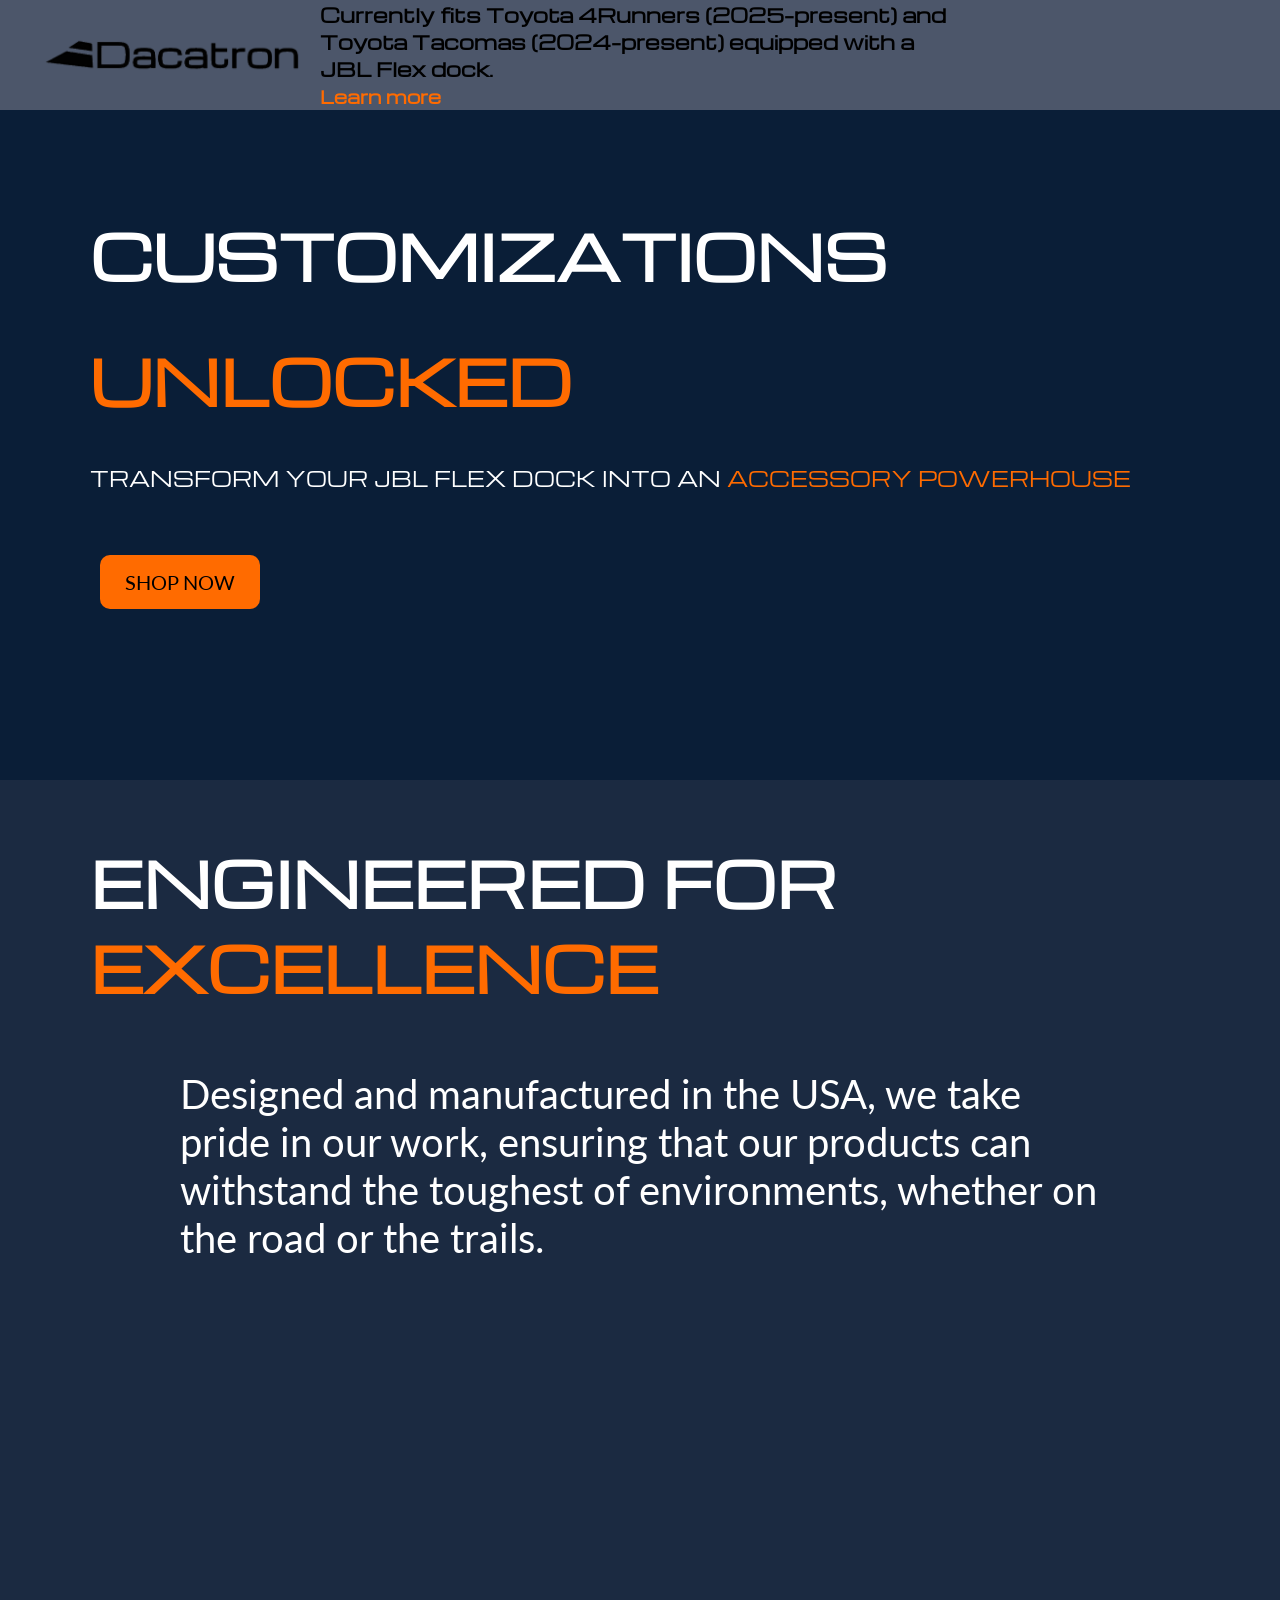
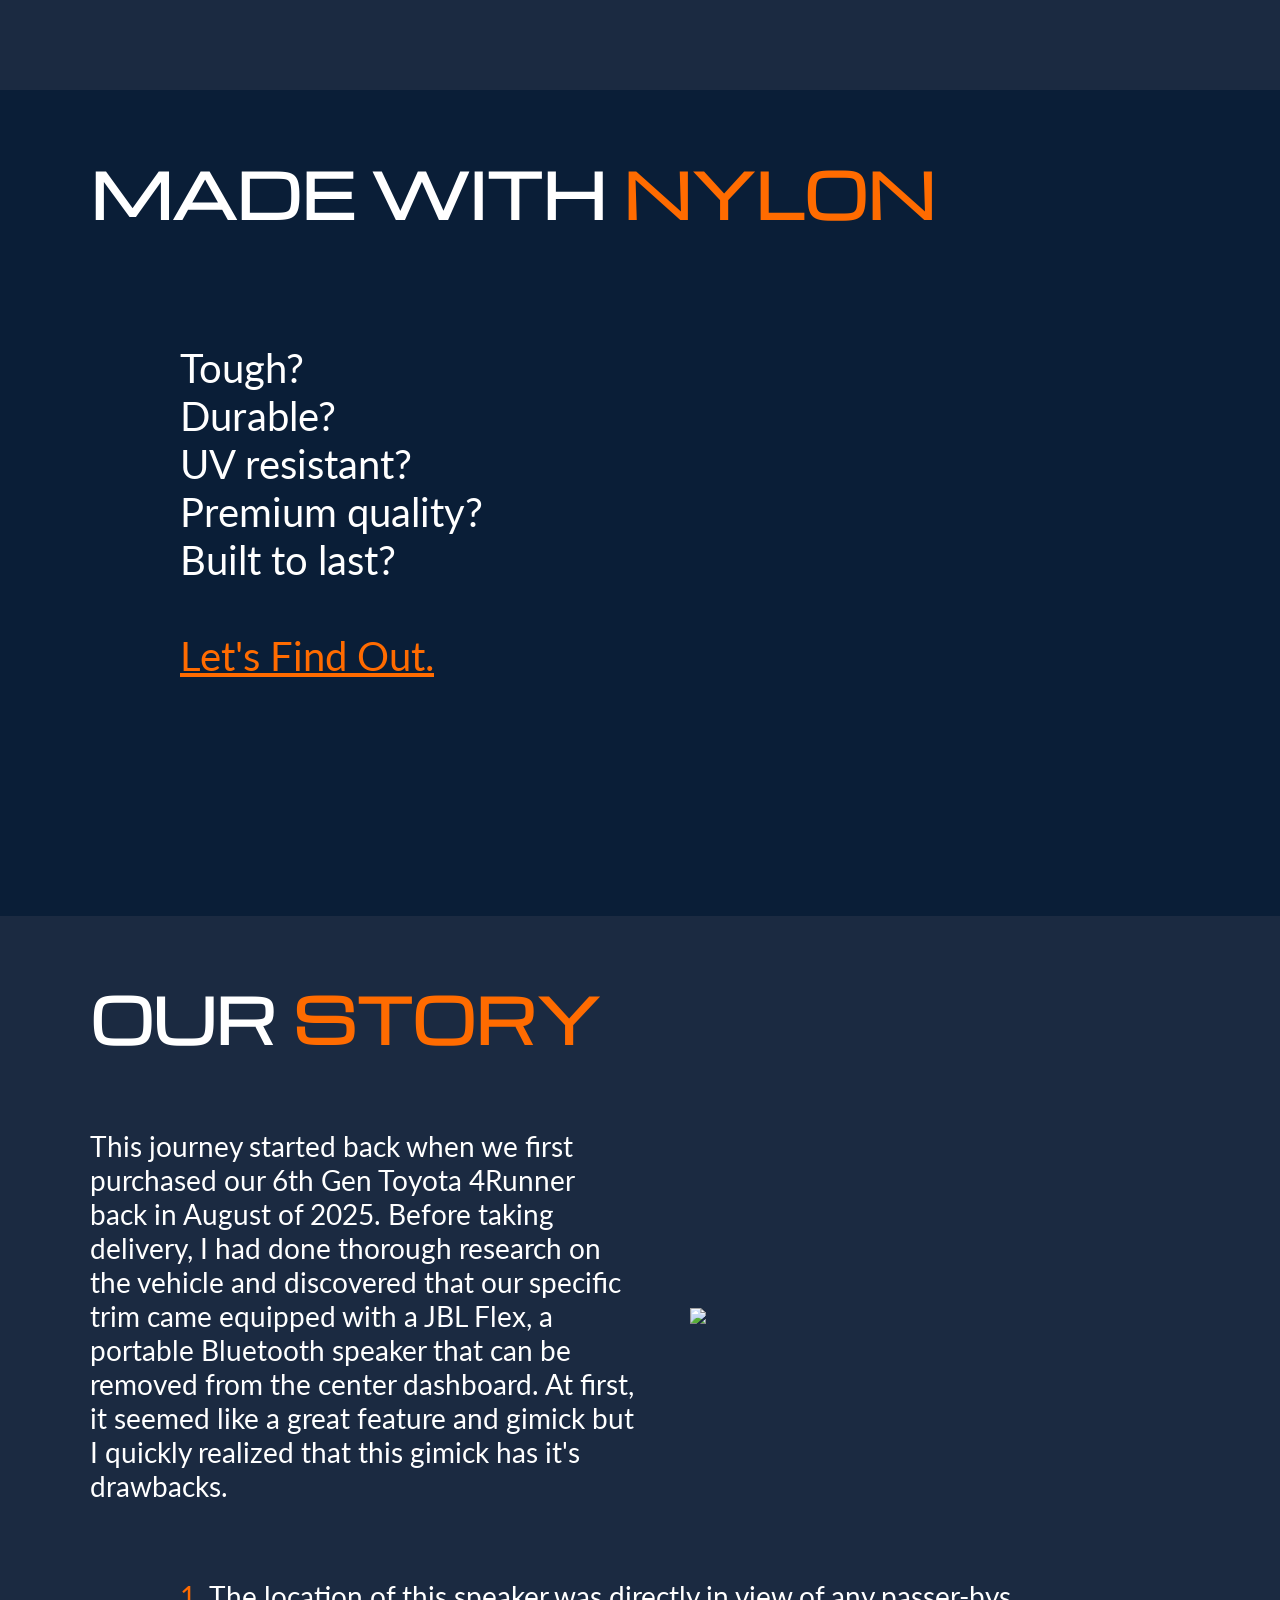
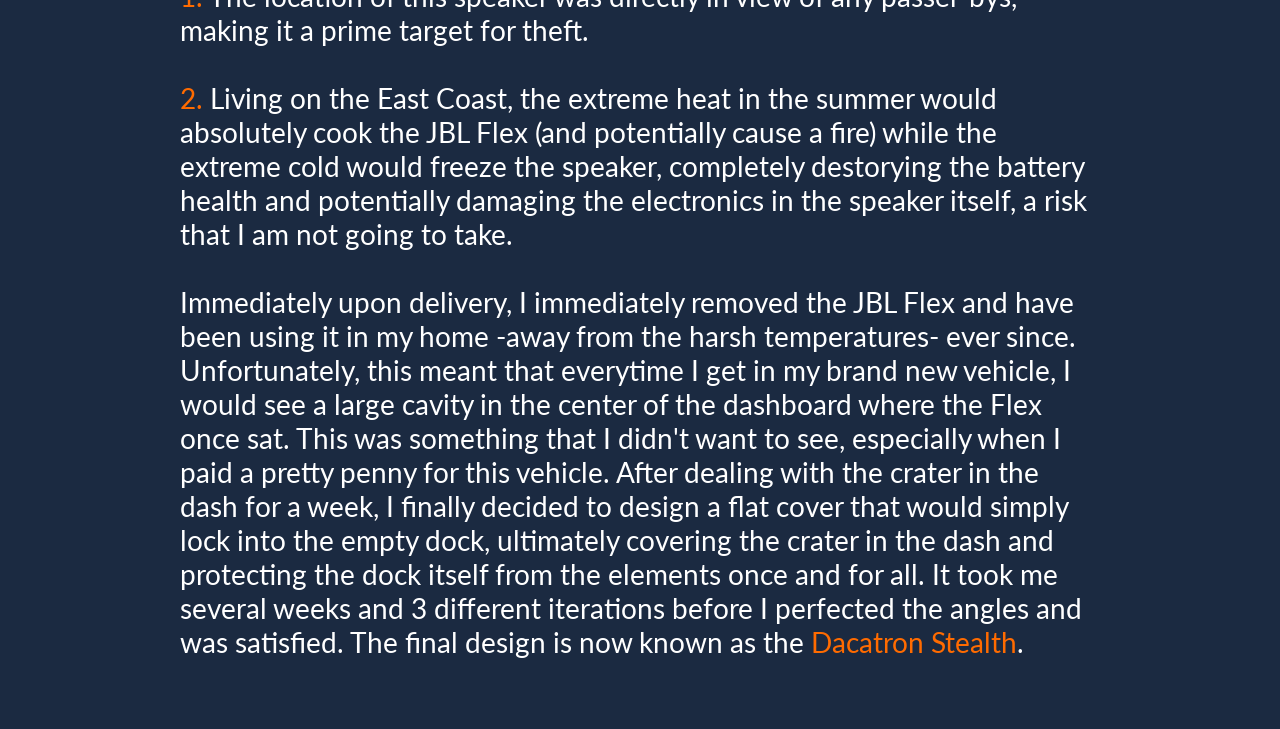
==== index.html @ e0c2eee0 "Update index.html" ====
<!DOCTYPE html>
<html>

<head>
<meta charset="UTF-8">
<meta name="viewport" content="width=device-width, initial-scale=1.0">
<title>Dacatron - Accessory Powerhouse for Your Vehicle</title>
<link rel="stylesheet" href="styles.css">

<link rel="preconnect" href="https://fonts.googleapis.com">
<link rel="preconnect" href="https://fonts.gstatic.com" crossorigin>
<link href="https://fonts.googleapis.com/css2?family=Inter:ital,opsz,wght@0,14..32,100..900;1,14..32,100..900&family=Lato:ital,wght@0,100;0,300;0,400;0,700;0,900;1,100;1,300;1,400;1,700;1,900&display=swap" rel="stylesheet">
<link rel="icon" type="image/x-icon" href="favicon.png">
<link rel="preconnect" href="https://fonts.googleapis.com">
<link rel="preconnect" href="https://fonts.gstatic.com" crossorigin>
<link href="https://fonts.googleapis.com/css2?family=Archivo+Black&family=Inter:ital,opsz,wght@0,14..32,100..900;1,14..32,100..900&family=Lato:ital,wght@0,100;0,300;0,400;0,700;0,900;1,100;1,300;1,400;1,700;1,900&family=Michroma&family=Zen+Dots&display=swap" rel="stylesheet">
</head>

<body>
<header class="header">
    <div class="logo">
            <img src="Dacatron_Logo.png">
    </div>

    <div class="nav">
        <h3>Currently fits Toyota 4Runners (2025–present) and Toyota Tacomas (2024–present) equipped with a JBL Flex dock.<br><a href="https://dacatron.github.io/learn_more" class="learn_more" style="color: #FF6B00">Learn more</a></h3>
    </div>
</header>

<main>
    <div class="customizations_unlocked">
        <br>
        <h1>CUSTOMIZATIONS</h1>
        <h1 style="color: #FF6B00;">UNLOCKED</h1>
        <p style="font-size: 20px;">TRANSFORM YOUR JBL FLEX DOCK INTO AN <span style="color: #FF6B00;">ACCESSORY POWERHOUSE</span></p><br>
        <a class="shop_now" href="https://dacatron.github.io/shop">SHOP NOW</a>
    </div>
    <div class="engineered_for_excellence">
        <h1>ENGINEERED FOR <span style="color: #FF6B00;">EXCELLENCE</span></h1>
        <p class="description">Designed and manufactured in the USA, we take pride in our work, ensuring that our products can withstand the toughest of environments, whether on the road or the trails.</p>
    </div>
    <div class="nylon_selected">
        <h1>MADE WITH <span style="color:#FF6B00;">NYLON</span></h1>
        <p class="description">
            <br>
            Tough?<br>
            Durable?<br>
            UV resistant?<br>
            Premium quality?<br>
            Built to last?<br><br>
            <a class="lets_find_out" href="#">Let's Find Out.</a>
        </p>
    </div>

        <div class="our_mission">
        <h1>OUR <span style="color:#FF6B00;">STORY</span></h1>

        <div class="story_section">
            <div class="our_story">
                <p>
                    This journey started back when we first purchased our 6th Gen Toyota 4Runner back in August of 2025. Before taking delivery,
                    I had done thorough research on the vehicle and discovered that our specific trim came equipped with a JBL Flex, a portable Bluetooth
                    speaker that can be removed from the center dashboard. At first, it seemed like a great feature and gimick but I quickly realized that
                    this gimick has it's drawbacks.
                </p>
            </div>
            <div class="test_picture">
                <img src="2025 4Runner.png">
            </div>
        </div>
            <p class="our_story_second_paragraph"><span style="color:#FF6B00;">1.</span> The location of this speaker was directly
                in view of any passer-bys, making it a prime target for theft.<br><br><span style="color:#FF6B00;">2.</span> Living on the East Coast,
                the extreme heat in the summer would absolutely cook the JBL Flex (and potentially cause a fire) while the extreme cold would freeze the
                speaker, completely destorying the battery health and potentially damaging the electronics in the speaker itself, a risk that I am not going
                to take.<br><br> Immediately upon delivery, I immediately removed the JBL Flex and have been using it in my home -away from the harsh
                temperatures- ever since. Unfortunately, this meant that everytime I get in my brand new vehicle, I would see a large cavity in the center
                of the dashboard where the Flex once sat. This was something that I didn't want to see, especially when I paid a pretty penny for this vehicle.
                After dealing with the crater in the dash for a week, I finally decided to design a flat cover that would simply lock into the empty dock,
                ultimately covering the crater in the dash and protecting the dock itself from the elements once and for all. It took me several weeks and
                3 different iterations before I perfected the angles and was satisfied. The final design is now known as the <span style="color:#FF6B00;">
                    Dacatron Stealth</span>.
            </p>
        </p>
    </div>
---- styles.css ----
body{
    margin:0;
}

.header{
    display:flex;
    align-items:center;
    background-color:#4C566A;
    padding:35px 40px;
    font-family:"Lato", sans-serif;

    position:sticky;
    top:0;
    z-index:1000;

    position:relative;
}

.shop_now{
    font-family:"Lato", sans-serif;
    padding: 15px 25px;
    margin: 10px 10px;
    background-color: #FF6B00;
    border-radius: 10px;
    font-size: 20px;
    text-decoration: none;
    color:rgb(0, 0, 0)
}

.lets_find_out{
    color:#FF6B00;
    font-family:"Lato", sans-serif;
}

.lets_find_out:hover{
    color:#ff6a00e6;
    font-family:"Lato", sans-serif;
}

.shop_now a{
    color:rgb(0, 0, 0);
    text-decoration:none;
}

.shop_now:hover{
    color:rgb(0, 0, 0);
    background-color: #ff6a00ee;
}

.logo h1{
    margin:0;
    font-family: "Michroma", sans-serif;
}

.logo img {
    height: 40px;
    width: auto;
    display: block;
}

.learn_more:hover{
    text-decoration: underline;
}

.nav{
    font-family: "Michroma", sans-serif;
    position:absolute;
    left:50%;
    transform:translateX(-50%);
    display:flex;
    gap:50px;
}

.nav a{
    color:white;
    text-decoration:none;
    font-size:17px;
}

.nav a:hover{
    color:#FF6B00;
}

.customizations_unlocked{
    font-family: "Michroma", sans-serif;
    font-weight: 400;
    background-color: rgb(10, 30, 55);
    color: white;
    padding: 20px 90px;
    font-size: 30px;
    min-height: 70vh;;
}

.engineered_for_excellence{
    font-family: "Michroma", sans-serif;
    font-weight: 400;
    background-color: rgb(27, 42, 65);
    color: white;
    padding: 20px 90px;
    font-size: 30px;
    min-height: 60vh;;
}

.description{
    font-family: "Lato", sans-serif;
    color: white;
    padding: 20px 90px;
    font-size: 40px;
    min-height: 60vh;;
}

.nylon_selected{
    font-family: "Michroma", sans-serif;
    font-weight: 400;
    background-color: rgb(10, 30, 55);
    color: white;
    padding: 20px 90px;
    font-size: 30px;
    min-height: 60vh;;
}

.our_mission{
    font-family: "Michroma", sans-serif;
    font-weight: 400;
    background-color: rgb(27, 42, 65);
    color: white;
    padding: 20px 90px;
    font-size: 30px;
    min-height: fit-content;
}

.story_section {
    display: flex;
    align-items: center;
    justify-content: space-between;
    gap: 10px;

}

/* Left side (Our Story) */
.our_story {
    flex: 1;
    font-family: "Lato", sans-serif;
    background-color: rgb(27, 42, 65);
    color: white;
    font-size: 28px;

    display: flex;
    flex-direction: column;
    align-items: flex-start;
    justify-content: center;
}

/* Right side (Image) */
.test_picture {
    flex: 1;
    display: flex;
    justify-content: flex-end;
    align-items: center;
}

/* Image styling */
.test_picture img {
    width: 100%;
    max-width: 500px;
    height: auto;
}

.our_story_second_paragraph{
    font-family: "Lato", sans-serif;
    background-color: rgb(27, 42, 65);
    color: white;
    padding: 20px 90px;
    font-size: 28px;
    min-height: fit-content;
}

@media (max-width: 768px){

    .header{
        flex-direction:column;
        align-items:center;
        padding:20px 10px;
        font-size: 14px;
    }

    .nav{
        position:static;
        transform:none;
        margin-top:15px;
        gap:25px;
        font-size: 15px;
    }

    .nav a{
        color:white;
        text-decoration:none;
        font-size:15px;
    }

    .nav a:hover{
        color:#FF6B00;
    }

    .customizations_unlocked{
        font-family: "Michroma", sans-serif;
        font-weight: 400;
        background-color: rgb(10, 30, 55);
        color: white;
        padding: 20px 25px;
        font-size: 10px;
        min-height: 60vh;;
    }
}
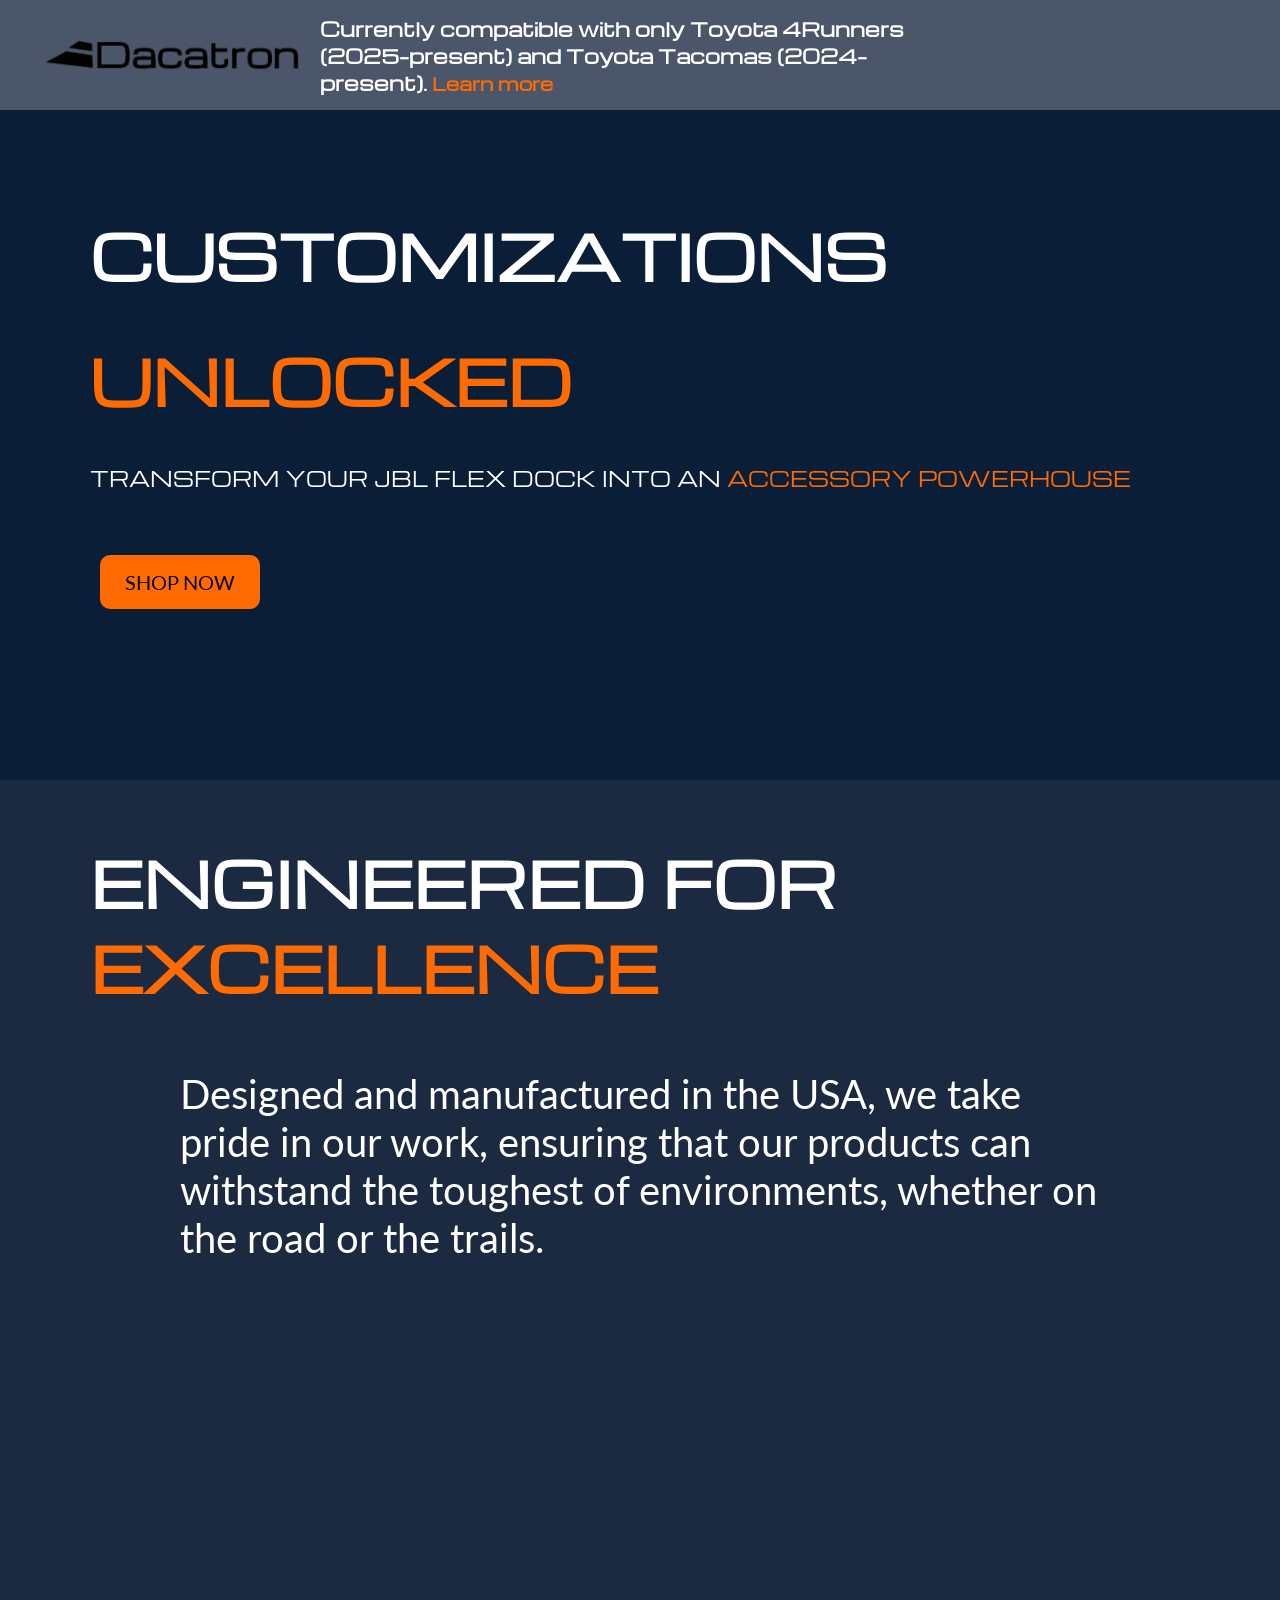
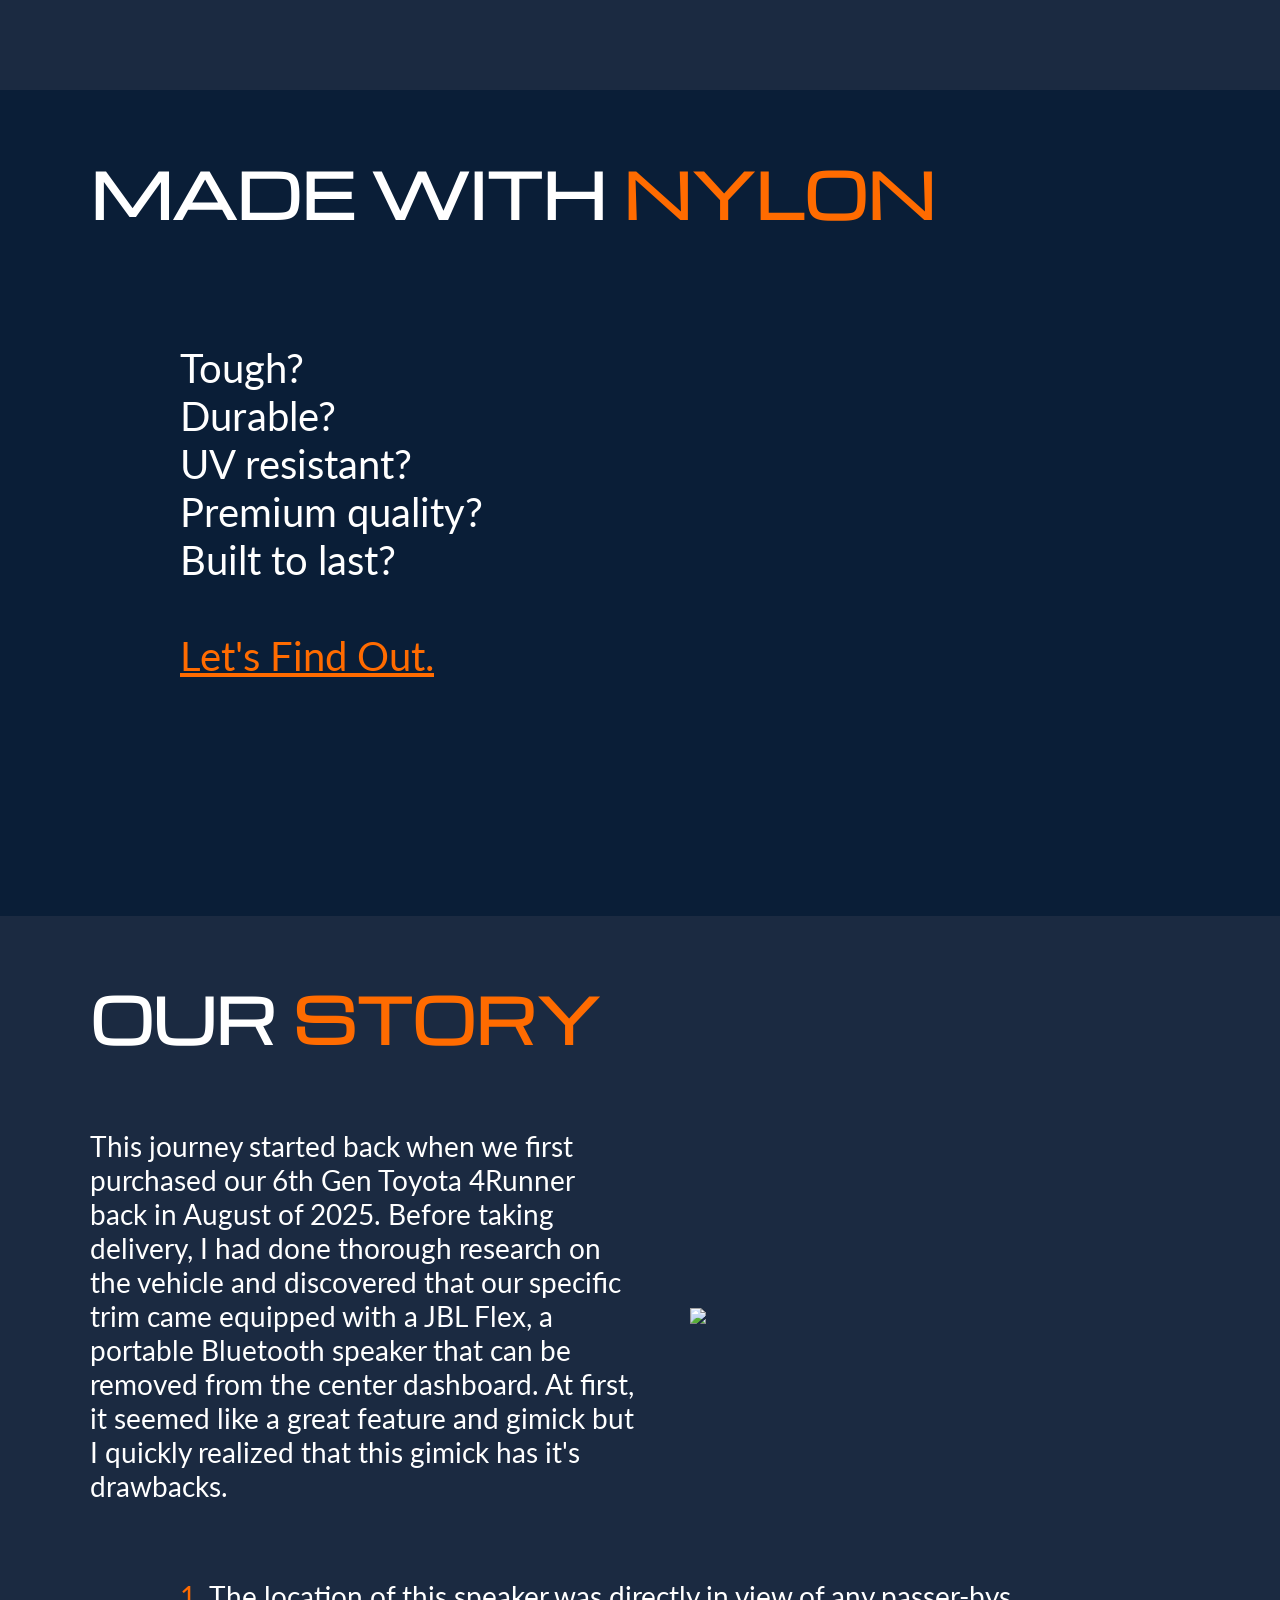
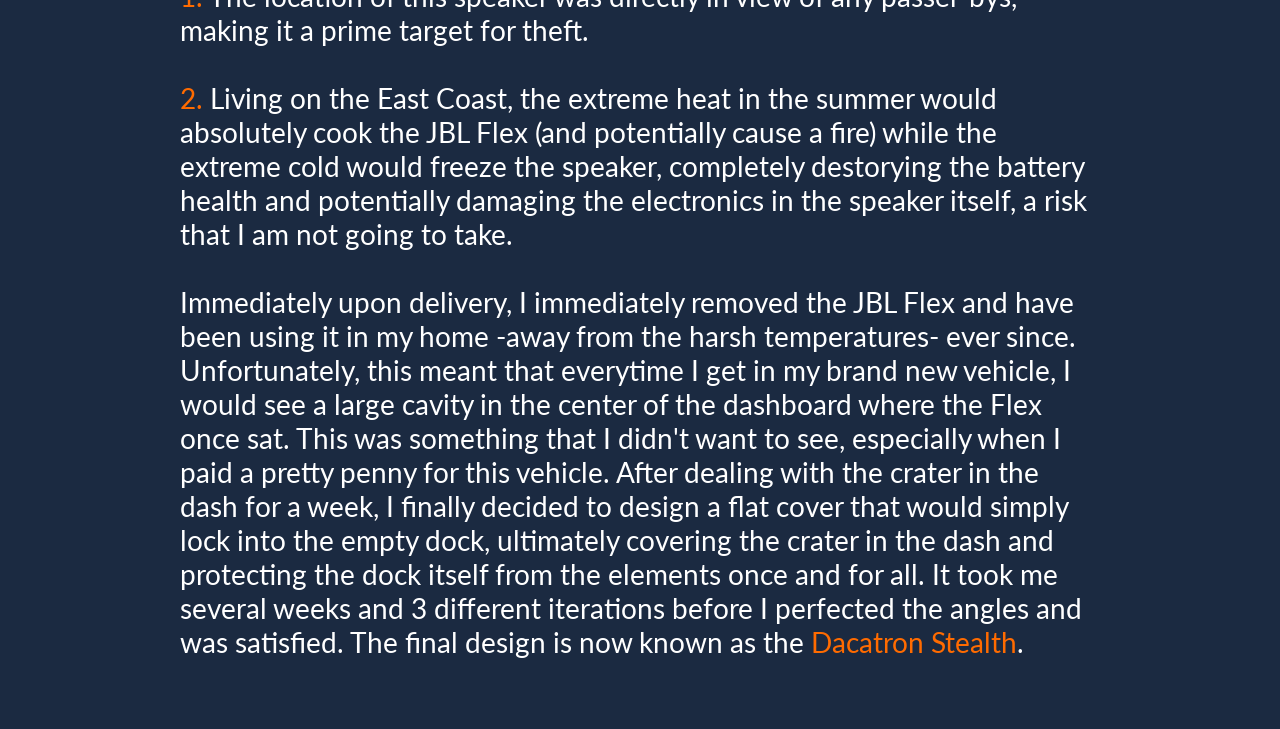
==== commit 24ad89f6: "Update index.html" ====
--- a/index.html
+++ b/index.html
@@ -23,7 +23,8 @@
     </div>
 
     <div class="nav">
-        <h3>Currently fits Toyota 4Runners (2025–present) and Toyota Tacomas (2024–present) equipped with a JBL Flex dock.<br><a href="https://dacatron.github.io/learn_more" class="learn_more" style="color: #FF6B00">Learn more</a></h3>
+        <h3>Currently compatible with only Toyota 4Runners (2025–present) and Toyota Tacomas (2024–present). <a href="https://dacatron.github.io/learn_more" class="learn_more" style="color: #FF6B00">Learn more</a></h3>
+    </div>
     </div>
 </header>
 
--- a/styles.css
+++ b/styles.css
@@ -69,6 +69,7 @@
     transform:translateX(-50%);
     display:flex;
     gap:50px;
+    color:white;
 }
 
 .nav a{
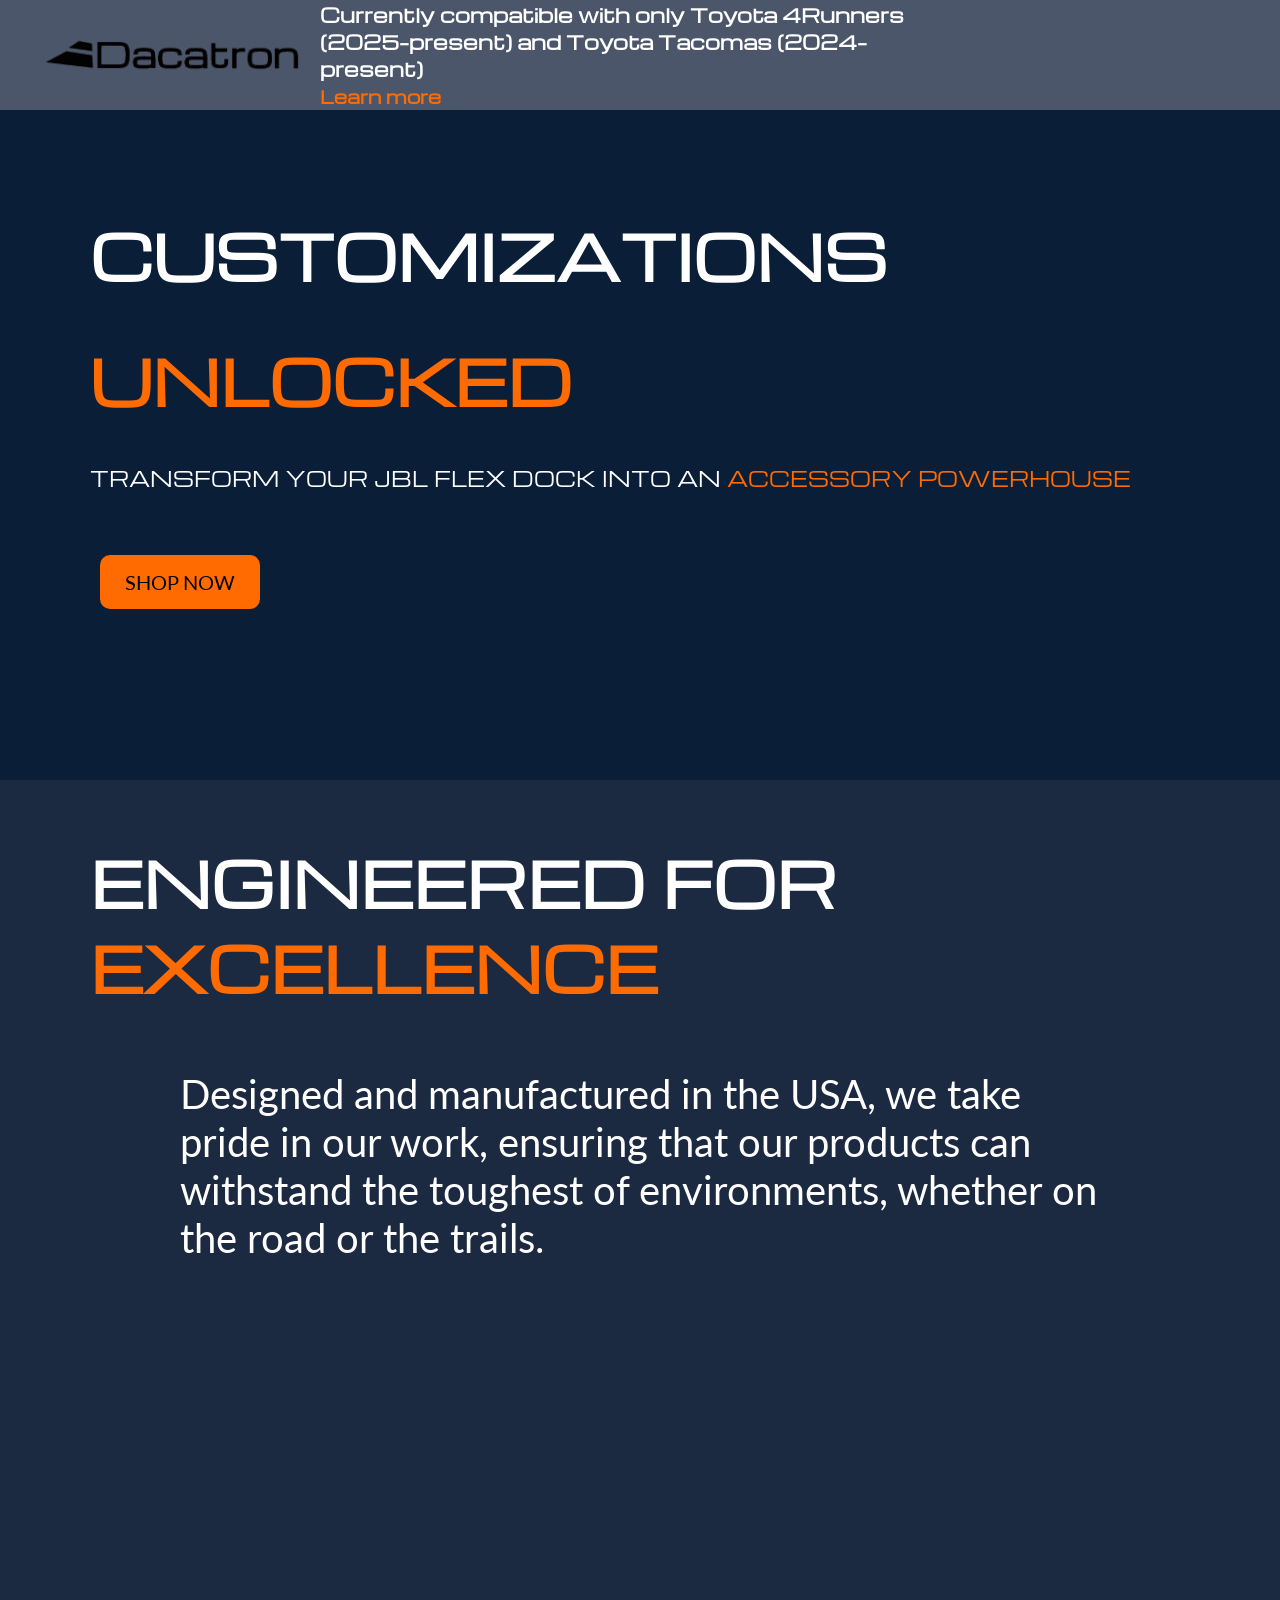
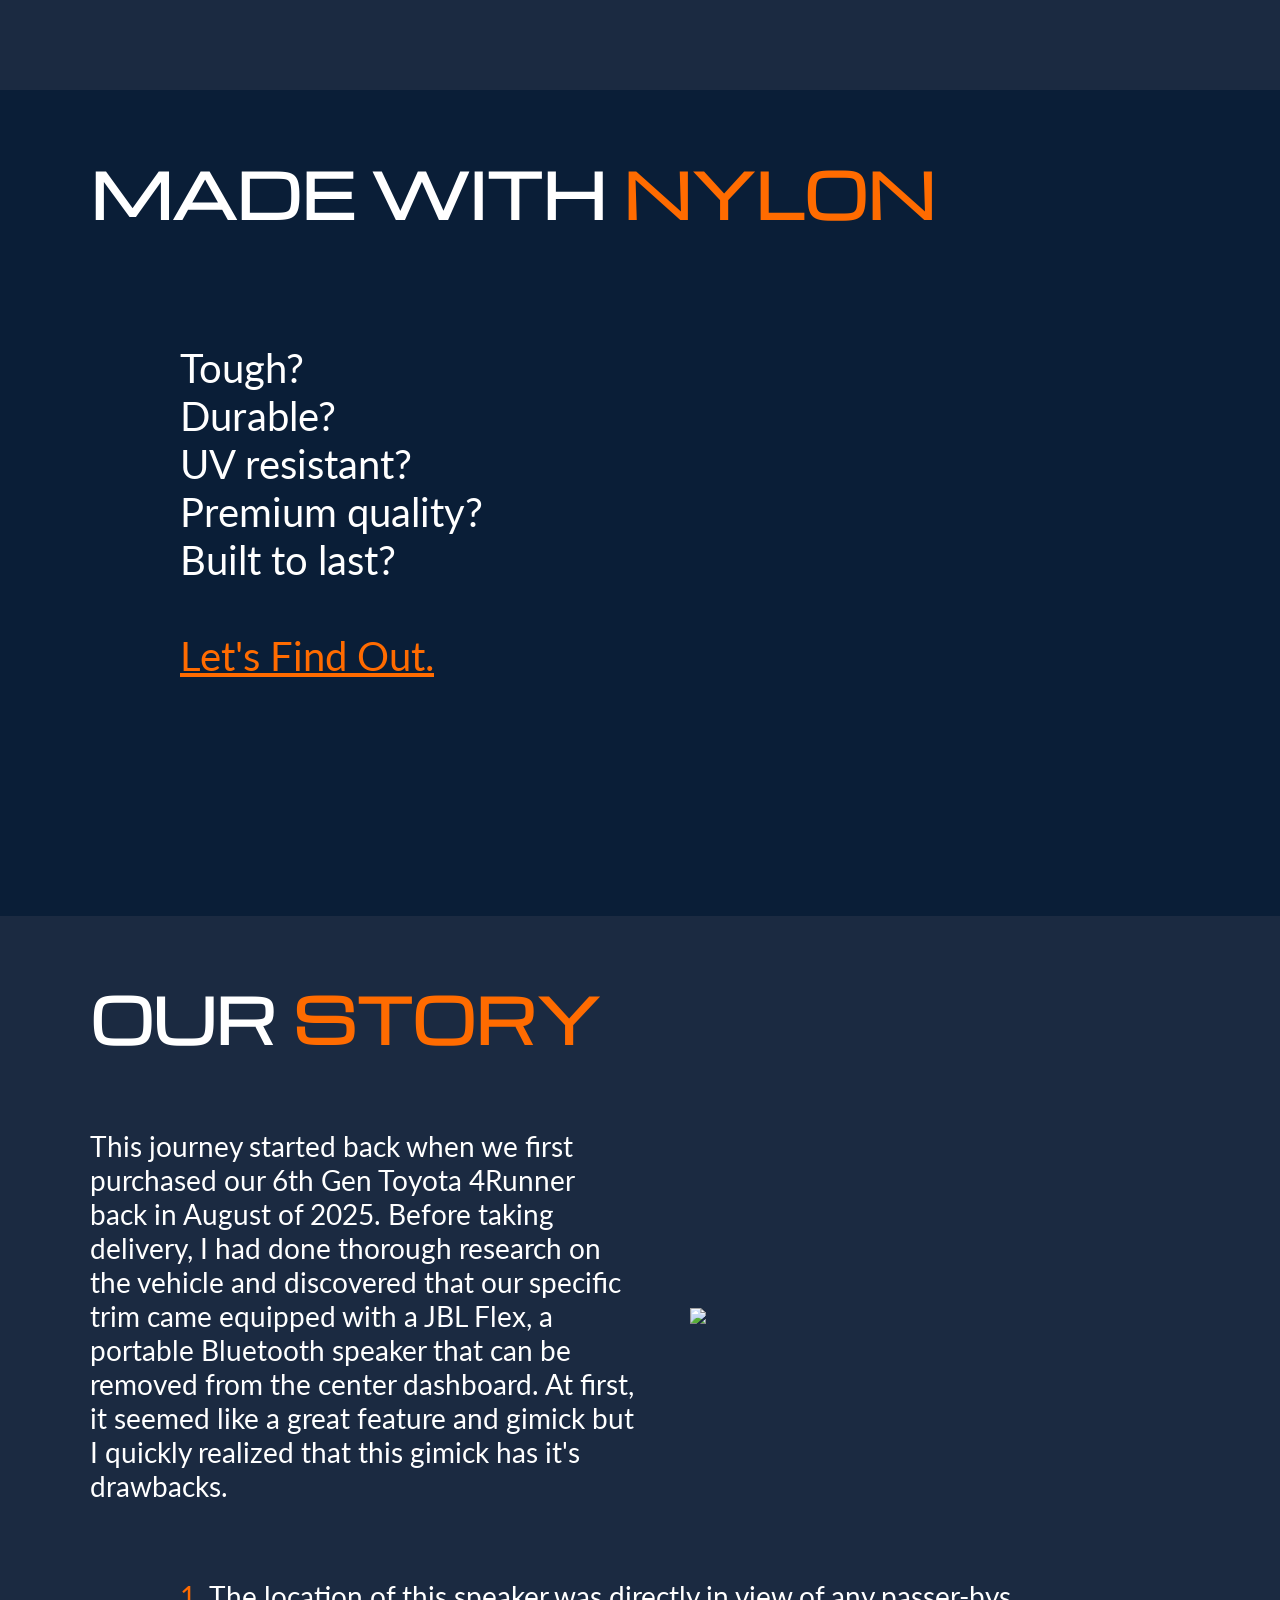
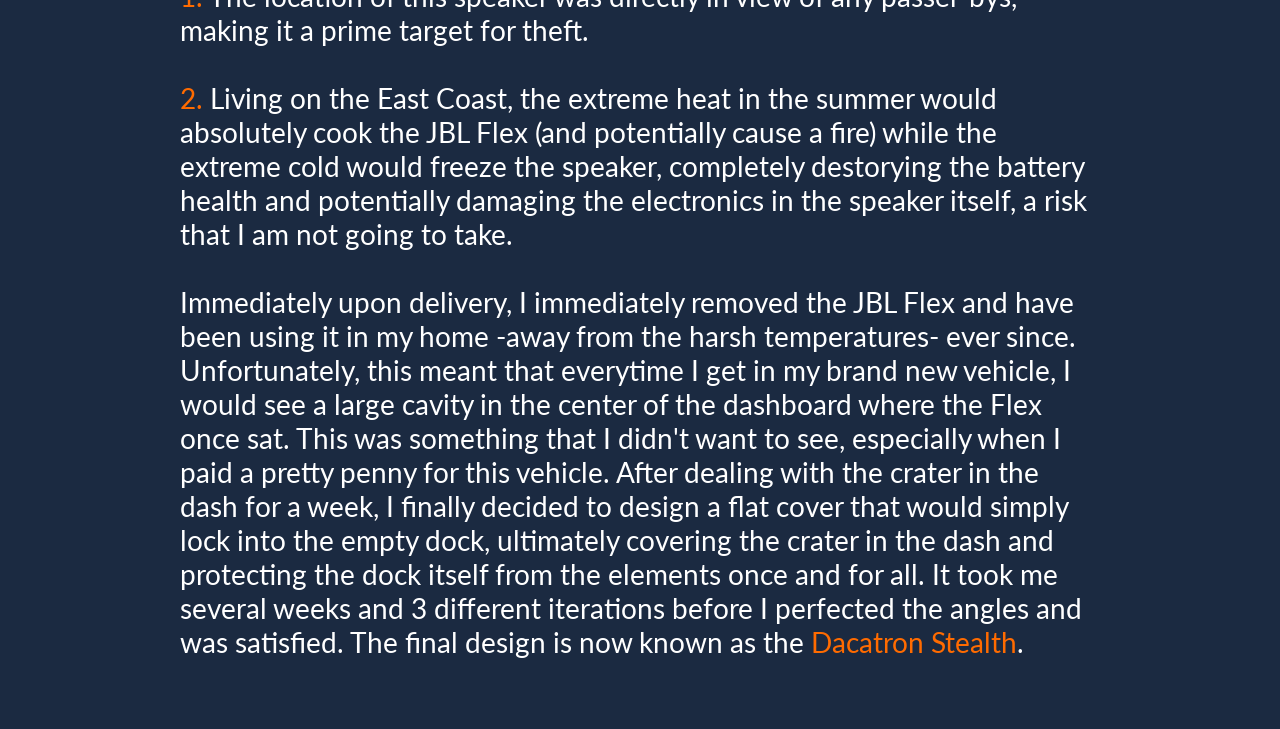
==== commit cf535e58: "Update index.html" ====
--- a/index.html
+++ b/index.html
@@ -23,7 +23,7 @@
     </div>
 
     <div class="nav">
-        <h3>Currently compatible with only Toyota 4Runners (2025–present) and Toyota Tacomas (2024–present). <a href="https://dacatron.github.io/learn_more" class="learn_more" style="color: #FF6B00">Learn more</a></h3>
+        <h3>Currently compatible with only Toyota 4Runners (2025–present) and Toyota Tacomas (2024–present)<br><a href="https://dacatron.github.io/learn_more" class="learn_more" style="color: #FF6B00">Learn more</a></h3>
     </div>
     </div>
 </header>
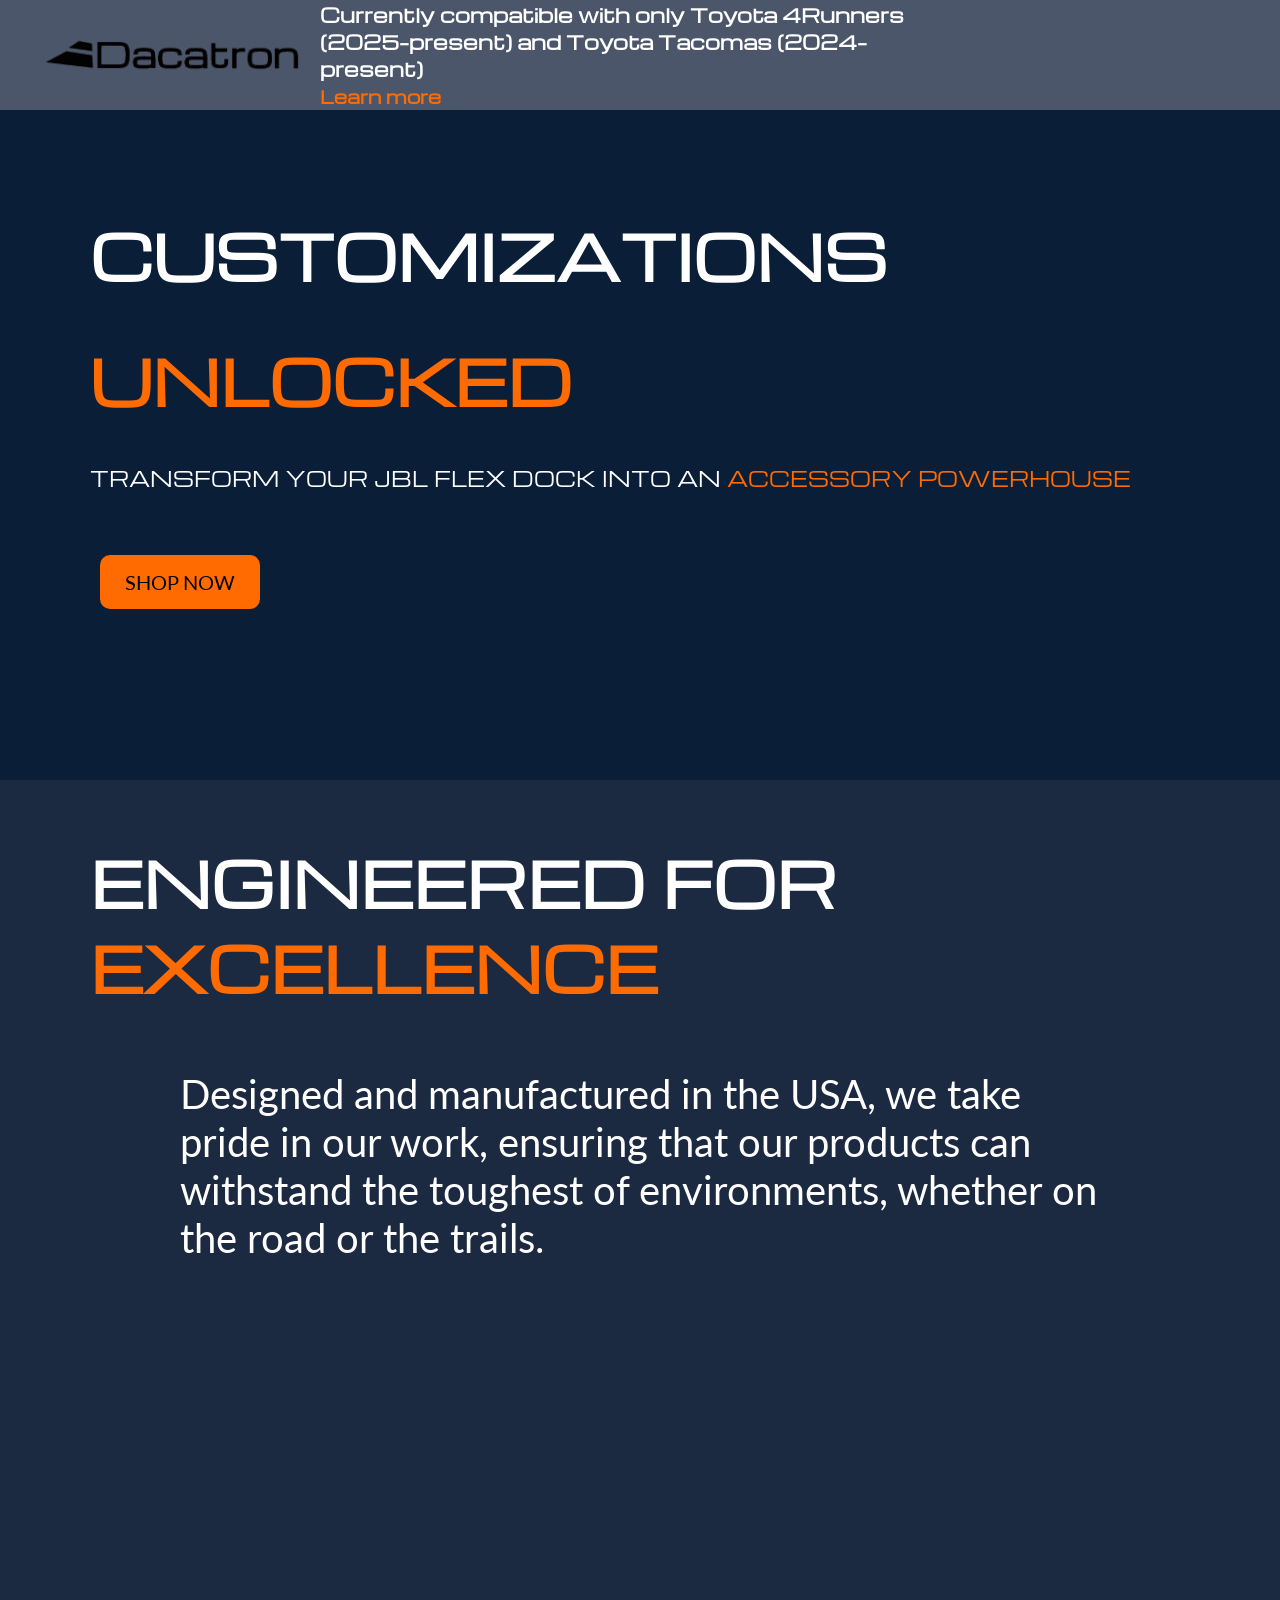
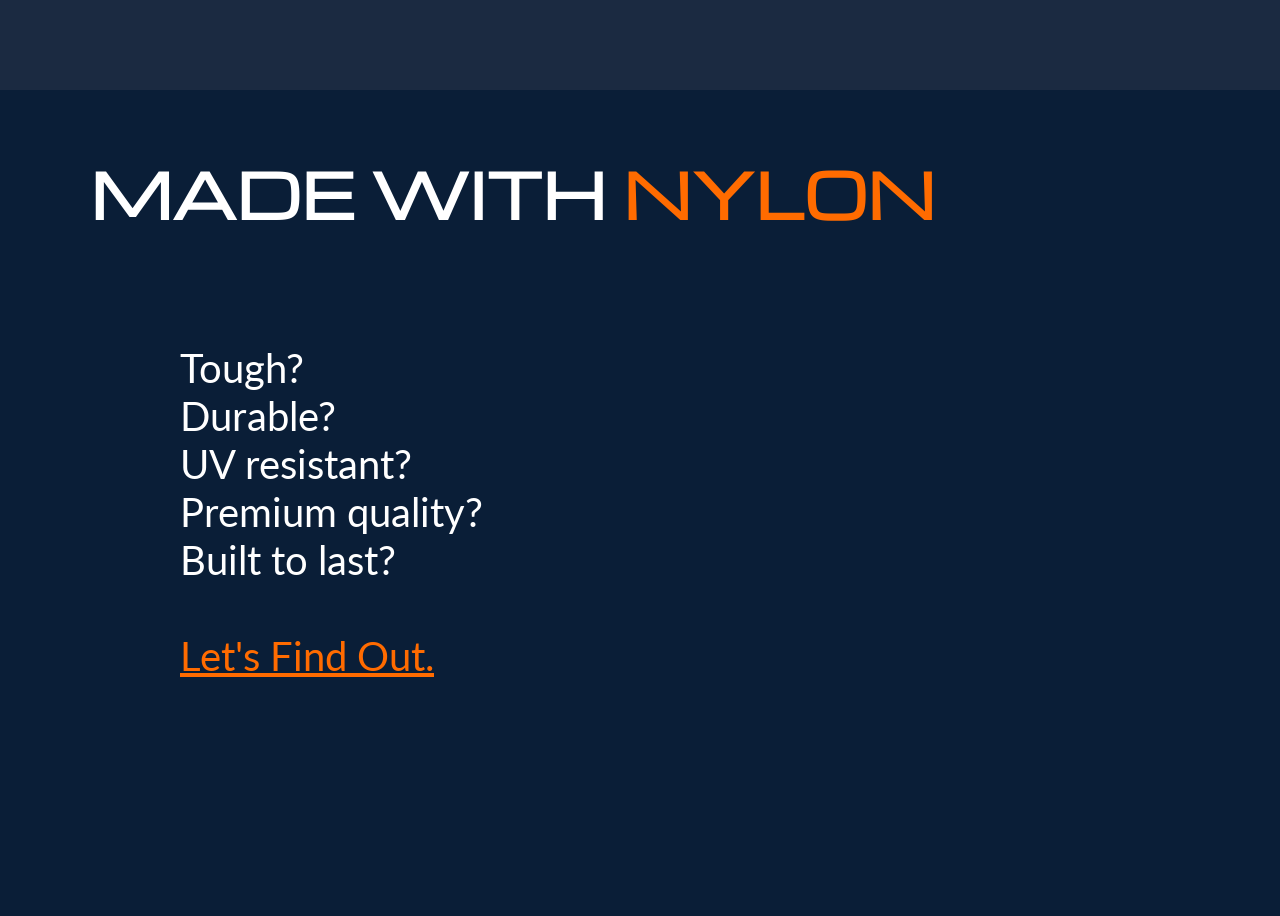
==== commit 1d678d32: "Update index.html" ====
--- a/index.html
+++ b/index.html
@@ -52,34 +52,3 @@
             <a class="lets_find_out" href="#">Let's Find Out.</a>
         </p>
     </div>
-
-        <div class="our_mission">
-        <h1>OUR <span style="color:#FF6B00;">STORY</span></h1>
-
-        <div class="story_section">
-            <div class="our_story">
-                <p>
-                    This journey started back when we first purchased our 6th Gen Toyota 4Runner back in August of 2025. Before taking delivery,
-                    I had done thorough research on the vehicle and discovered that our specific trim came equipped with a JBL Flex, a portable Bluetooth
-                    speaker that can be removed from the center dashboard. At first, it seemed like a great feature and gimick but I quickly realized that
-                    this gimick has it's drawbacks.
-                </p>
-            </div>
-            <div class="test_picture">
-                <img src="2025 4Runner.png">
-            </div>
-        </div>
-            <p class="our_story_second_paragraph"><span style="color:#FF6B00;">1.</span> The location of this speaker was directly
-                in view of any passer-bys, making it a prime target for theft.<br><br><span style="color:#FF6B00;">2.</span> Living on the East Coast,
-                the extreme heat in the summer would absolutely cook the JBL Flex (and potentially cause a fire) while the extreme cold would freeze the
-                speaker, completely destorying the battery health and potentially damaging the electronics in the speaker itself, a risk that I am not going
-                to take.<br><br> Immediately upon delivery, I immediately removed the JBL Flex and have been using it in my home -away from the harsh
-                temperatures- ever since. Unfortunately, this meant that everytime I get in my brand new vehicle, I would see a large cavity in the center
-                of the dashboard where the Flex once sat. This was something that I didn't want to see, especially when I paid a pretty penny for this vehicle.
-                After dealing with the crater in the dash for a week, I finally decided to design a flat cover that would simply lock into the empty dock,
-                ultimately covering the crater in the dash and protecting the dock itself from the elements once and for all. It took me several weeks and
-                3 different iterations before I perfected the angles and was satisfied. The final design is now known as the <span style="color:#FF6B00;">
-                    Dacatron Stealth</span>.
-            </p>
-        </p>
-    </div>
--- a/styles.css
+++ b/styles.css
@@ -80,6 +80,26 @@
 
 .nav a:hover{
     color:#FF6B00;
+}
+
+.nav_right{
+    font-family: "Michroma", sans-serif;
+    position:absolute;
+    right:150px;
+    transform:translateX(50%);
+    display:flex;
+    gap:50px;
+    color:#FF6B00;
+}
+
+.nav_right a{
+    color:#FF6B00;
+    text-decoration:none;
+    font-size:25px;
+}
+
+.nav_right a:hover{
+    text-decoration: underline;
 }
 
 .customizations_unlocked{
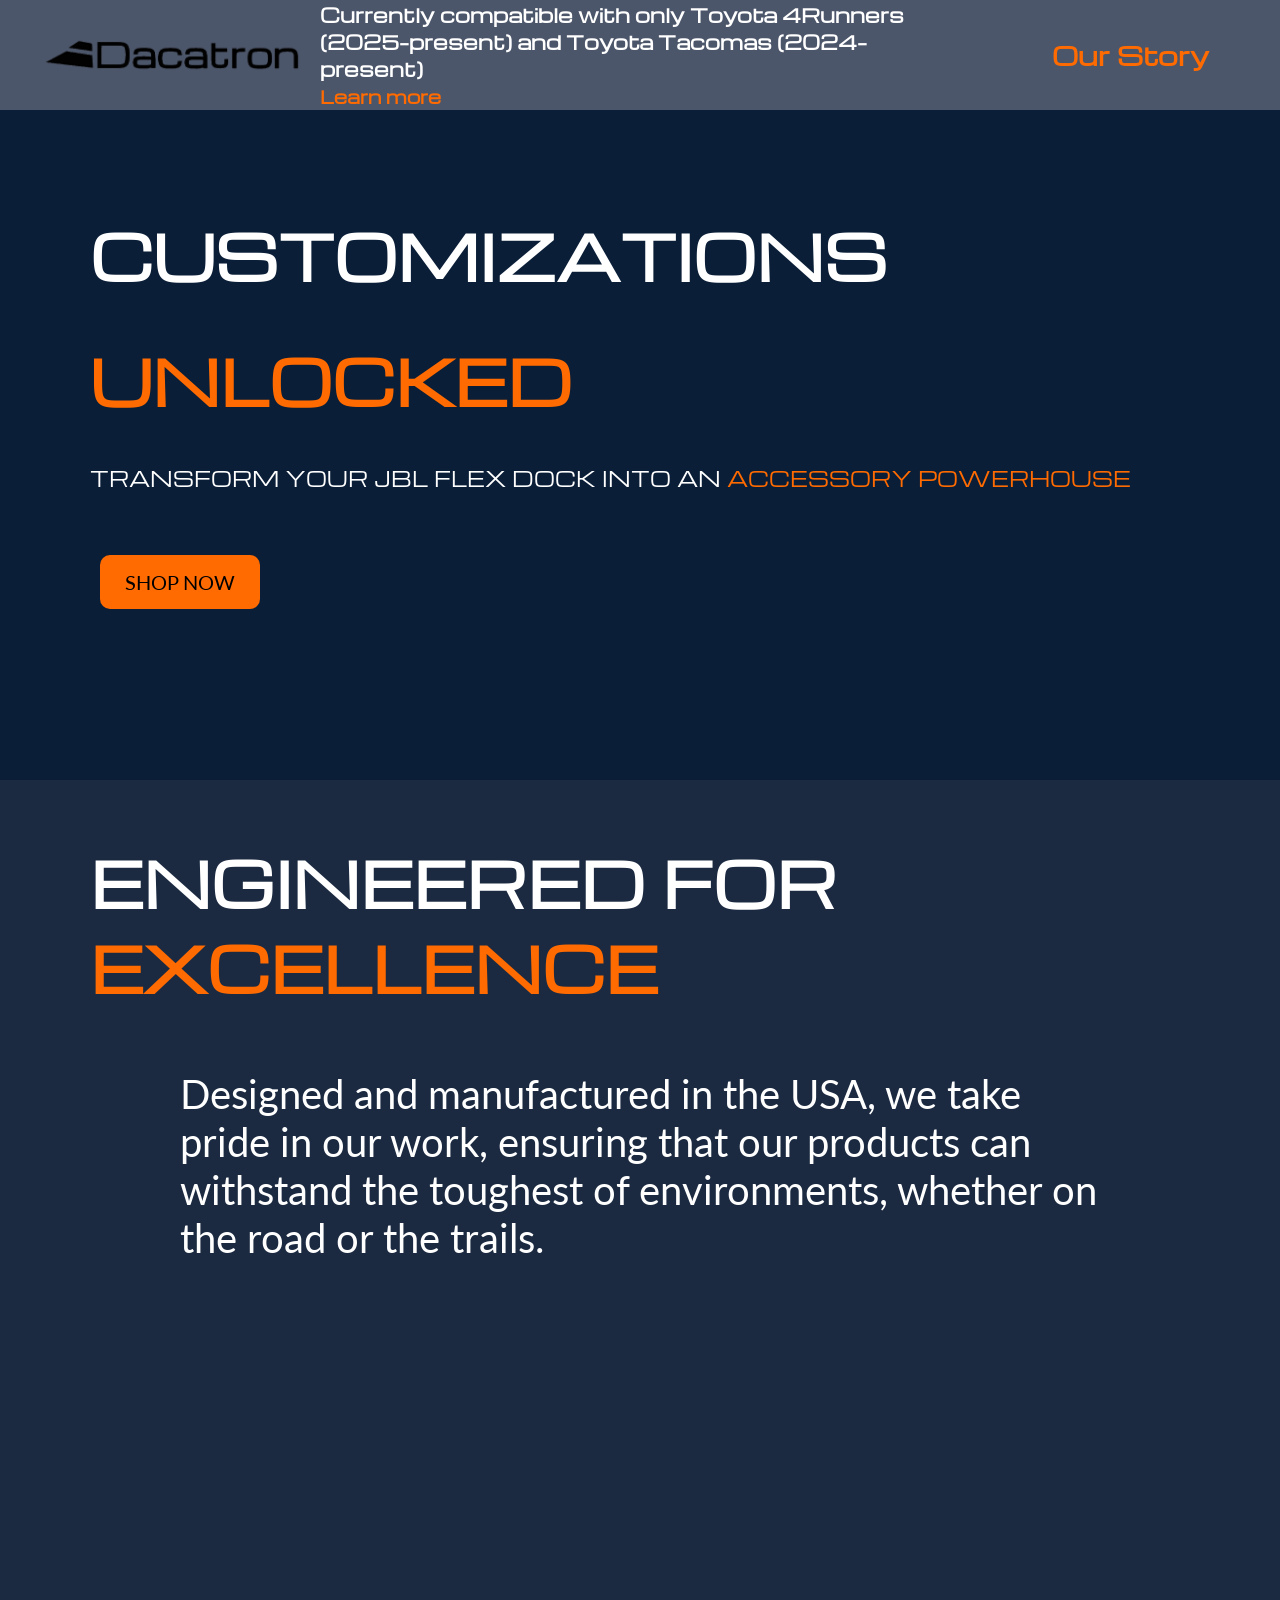
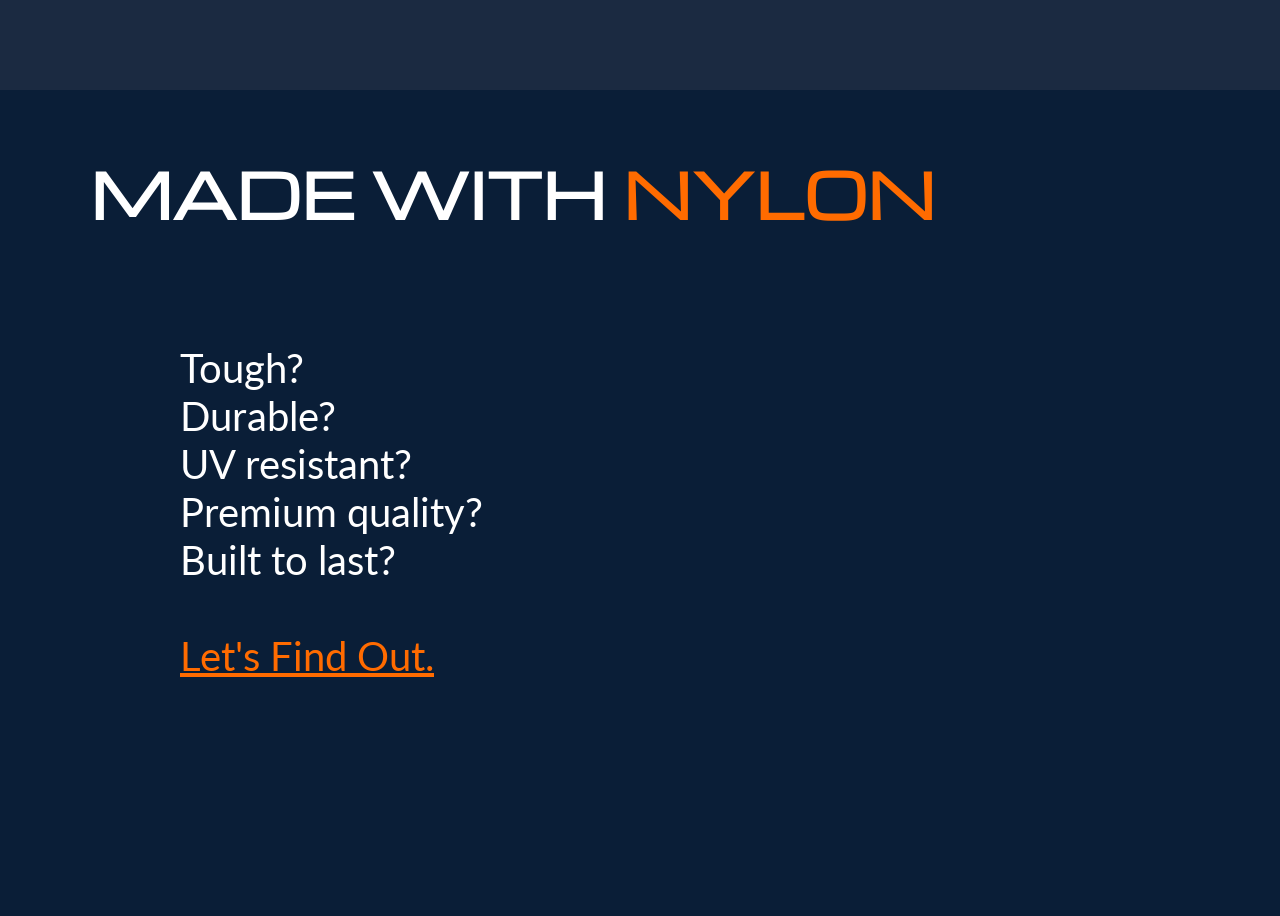
==== commit 4d8efb57: "Update index.html" ====
--- a/index.html
+++ b/index.html
@@ -24,6 +24,9 @@
 
     <div class="nav">
         <h3>Currently compatible with only Toyota 4Runners (2025–present) and Toyota Tacomas (2024–present)<br><a href="https://dacatron.github.io/learn_more" class="learn_more" style="color: #FF6B00">Learn more</a></h3>
+    </div>
+    <div class="nav_right">
+        <h3><a href="https://dacatron.github.io/our_story">Our Story</a></h3>
     </div>
     </div>
 </header>
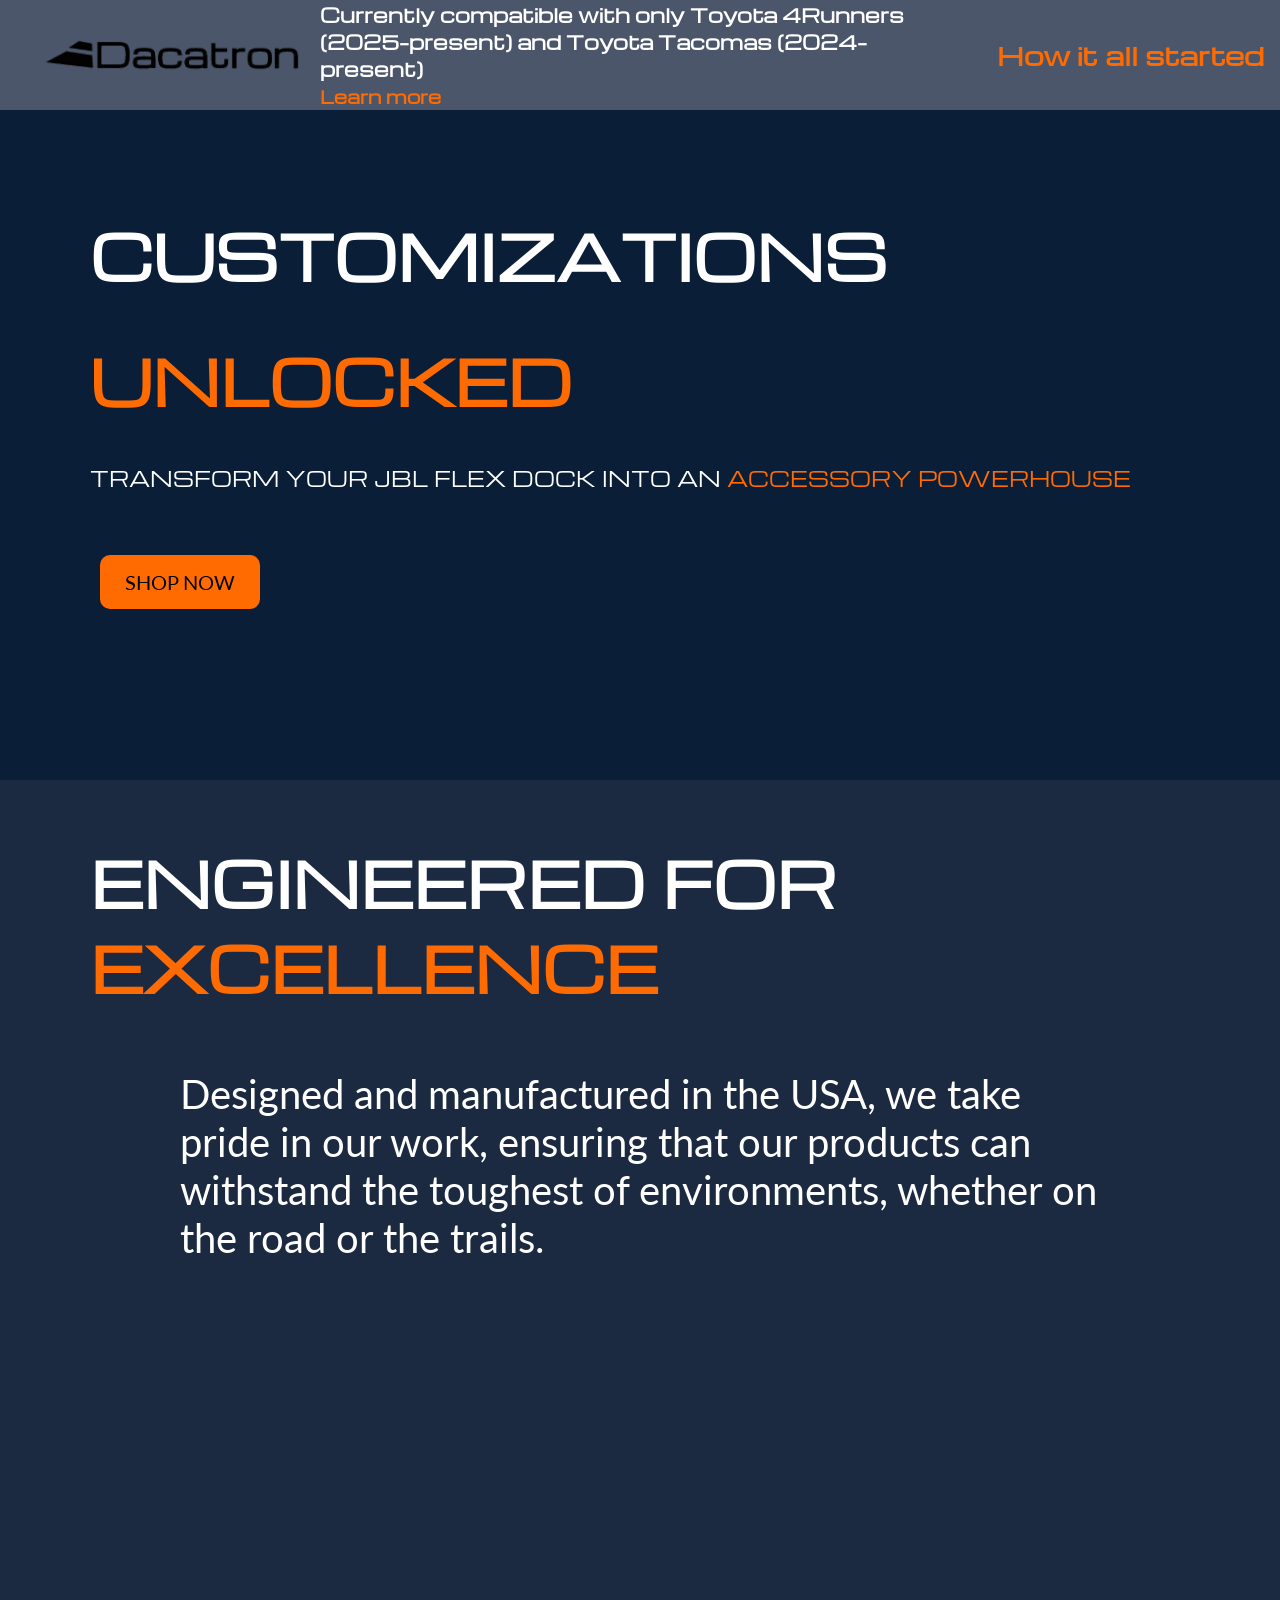
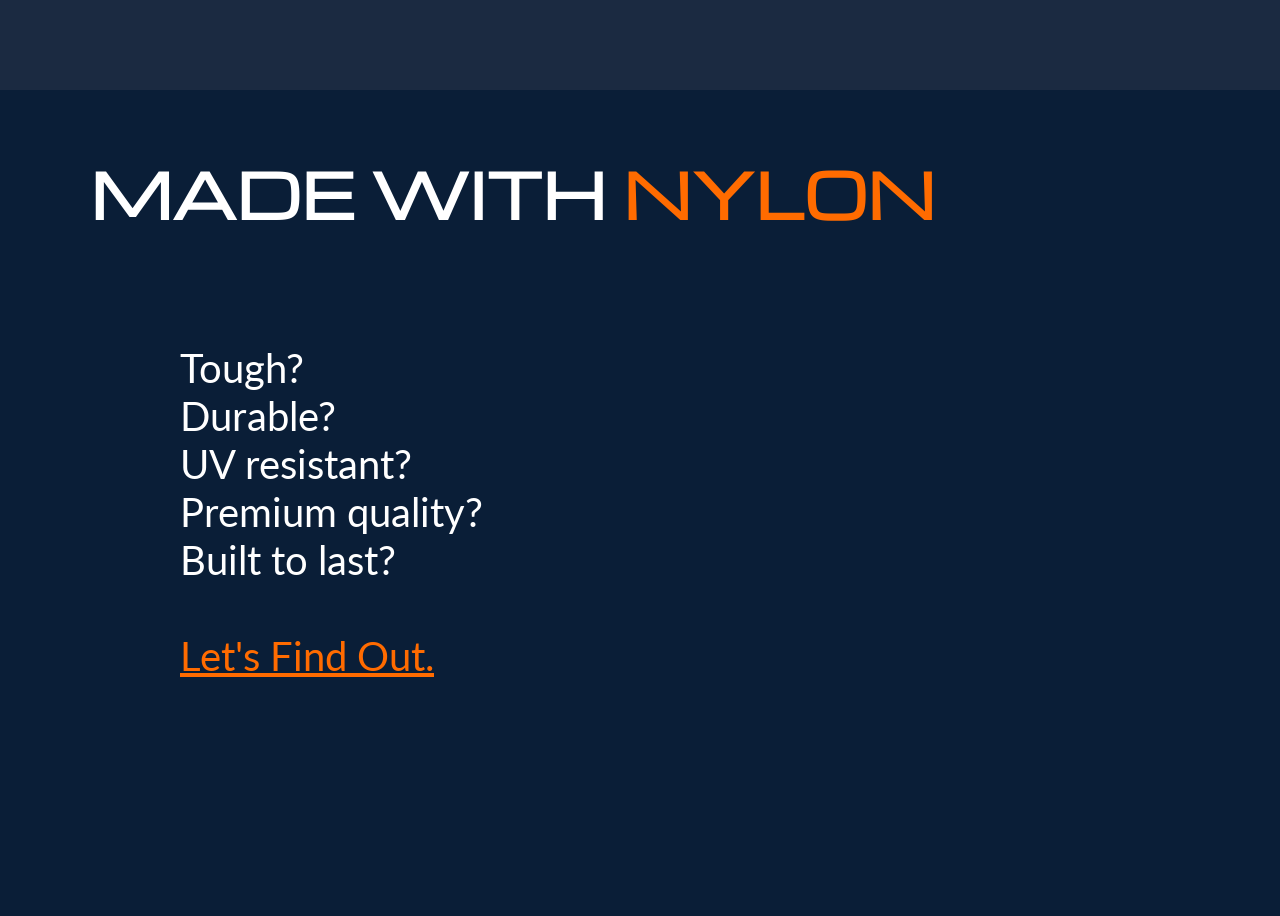
==== commit 867f518b: "Update index.html" ====
--- a/index.html
+++ b/index.html
@@ -26,7 +26,7 @@
         <h3>Currently compatible with only Toyota 4Runners (2025–present) and Toyota Tacomas (2024–present)<br><a href="https://dacatron.github.io/learn_more" class="learn_more" style="color: #FF6B00">Learn more</a></h3>
     </div>
     <div class="nav_right">
-        <h3><a href="https://dacatron.github.io/our_story">Our Story</a></h3>
+        <h3><a href="https://dacatron.github.io/our_story">How it all started</a></h3>
     </div>
     </div>
 </header>
--- a/styles.css
+++ b/styles.css
@@ -14,6 +14,17 @@
     z-index:1000;
 
     position:relative;
+}
+
+.logo h1{
+    margin:0;
+    font-family: "Michroma", sans-serif;
+}
+
+.logo img {
+    height: 40px;
+    width: auto;
+    display: block;
 }
 
 .shop_now{
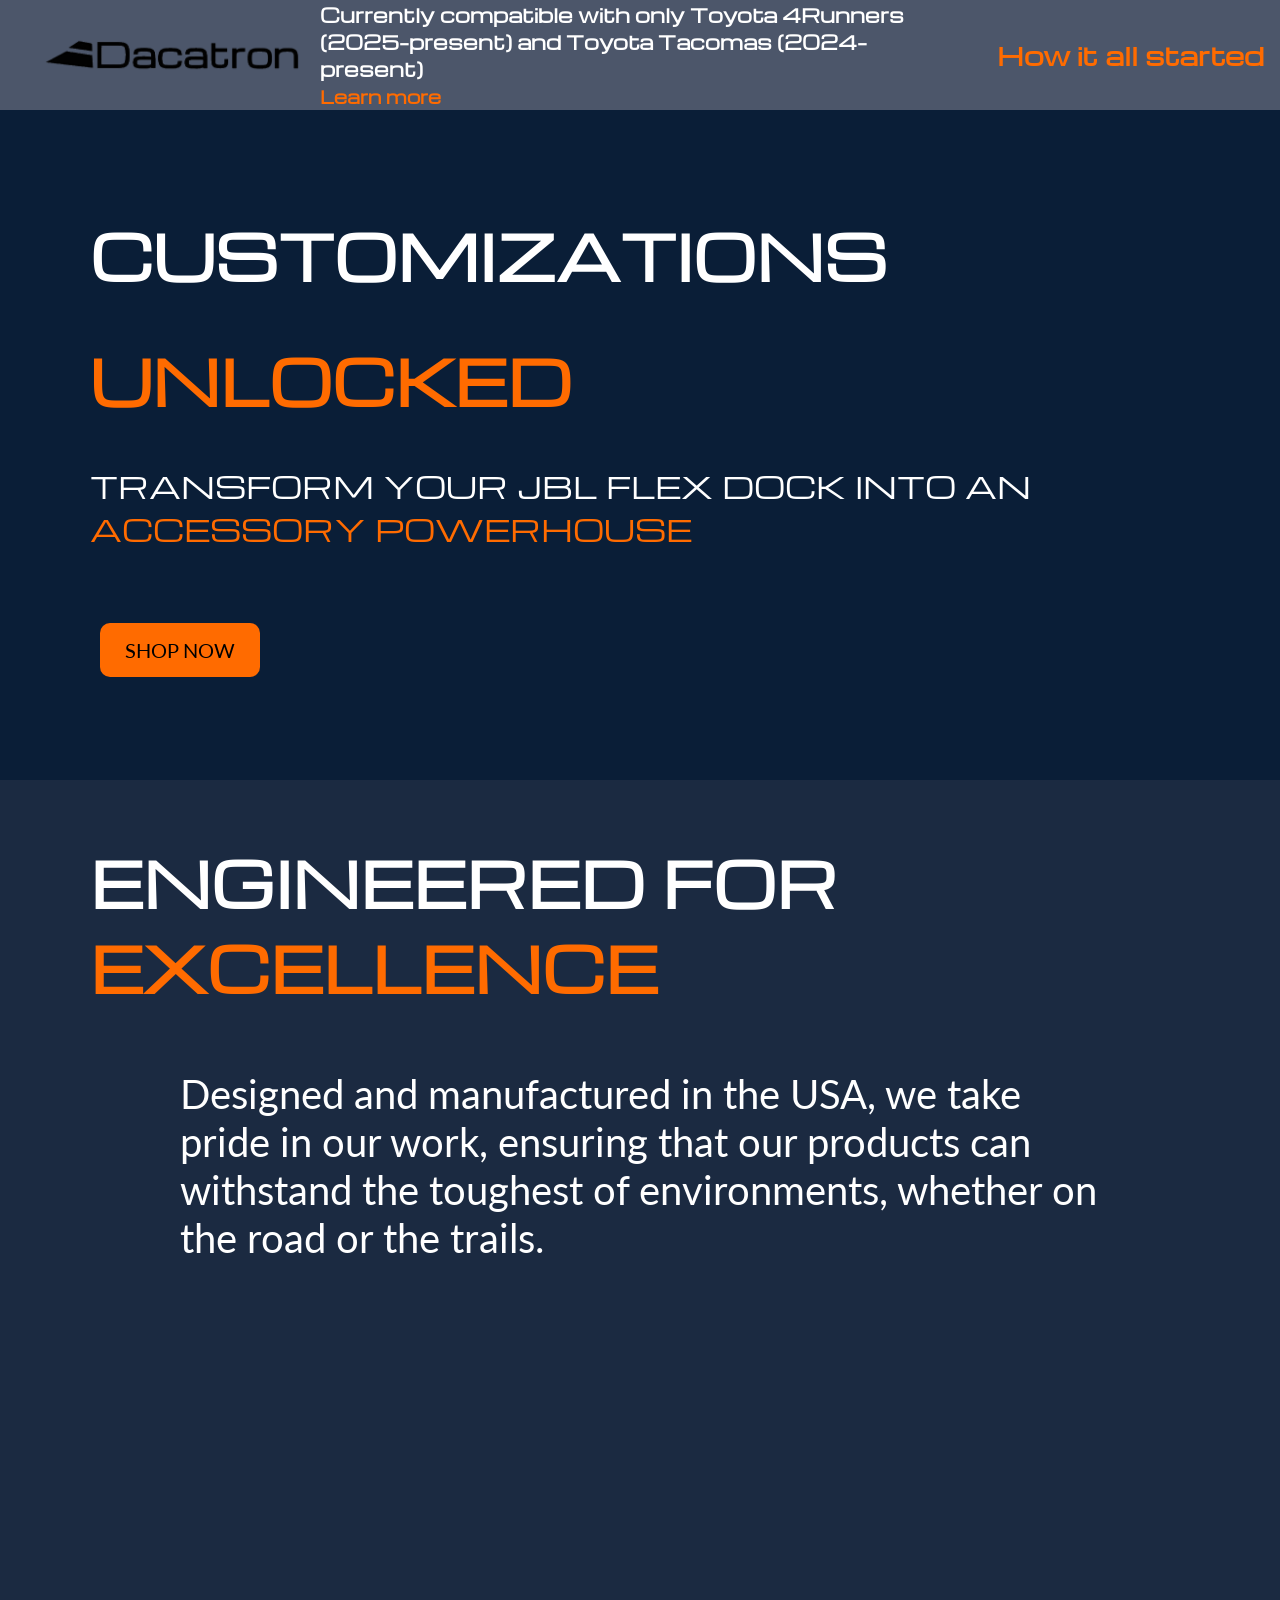
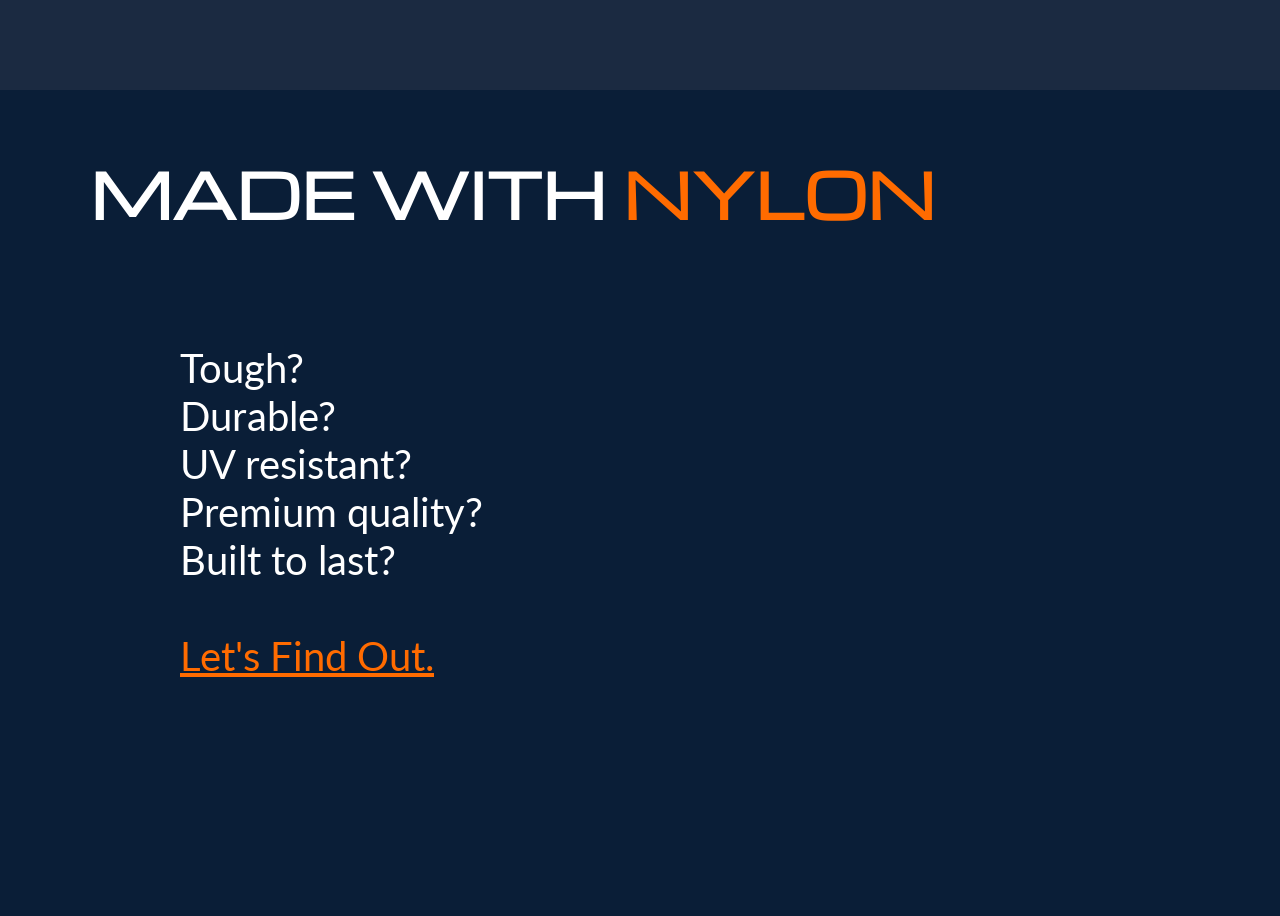
==== commit 4c52031e: "Update index.html" ====
--- a/index.html
+++ b/index.html
@@ -36,7 +36,7 @@
         <br>
         <h1>CUSTOMIZATIONS</h1>
         <h1 style="color: #FF6B00;">UNLOCKED</h1>
-        <p style="font-size: 20px;">TRANSFORM YOUR JBL FLEX DOCK INTO AN <span style="color: #FF6B00;">ACCESSORY POWERHOUSE</span></p><br>
+        <p class="customizations_unlocked_description">TRANSFORM YOUR JBL FLEX DOCK INTO AN <span style="color: #FF6B00;">ACCESSORY POWERHOUSE</span></p><br>
         <a class="shop_now" href="https://dacatron.github.io/shop">SHOP NOW</a>
     </div>
     <div class="engineered_for_excellence">
--- a/styles.css
+++ b/styles.css
@@ -154,7 +154,7 @@
 .our_mission{
     font-family: "Michroma", sans-serif;
     font-weight: 400;
-    background-color: rgb(27, 42, 65);
+    background-color: rgb(10, 30, 55);
     color: white;
     padding: 20px 90px;
     font-size: 30px;
@@ -173,7 +173,7 @@
 .our_story {
     flex: 1;
     font-family: "Lato", sans-serif;
-    background-color: rgb(27, 42, 65);
+    background-color: rgb(10, 30, 55);
     color: white;
     font-size: 28px;
 
@@ -200,7 +200,7 @@
 
 .our_story_second_paragraph{
     font-family: "Lato", sans-serif;
-    background-color: rgb(27, 42, 65);
+    background-color: rgb(10, 30, 55);
     color: white;
     padding: 20px 90px;
     font-size: 28px;
@@ -244,3 +244,89 @@
         min-height: 60vh;;
     }
 }
+
+@media (max-width: 768px) {
+ 
+    /* Header: stack logo, nav, and nav_right vertically */
+    .header {
+        flex-direction: column;
+        align-items: flex-start;
+        padding: 10px;
+
+    }
+ 
+    /* Reset absolute positioning so nav items flow naturally */
+    .nav {
+        position: static;
+        transform: none;
+        flex-wrap: wrap;
+        gap: 10px;
+        font-size: 7px;
+    }
+ 
+    .nav a {
+        font-size: 7px;
+    }
+ 
+    .nav_right {
+        position: static;
+        transform: none;
+        gap: 10px;
+    }
+ 
+    .nav_right a {
+        font-size: 9px;
+    }
+ 
+    /* Reduce horizontal padding on all main content sections */
+    .customizations_unlocked{
+        padding: 10px 10px;
+        font-size: 15px;
+        min-height: unset;
+    }
+    .engineered_for_excellence,
+    .description,
+    .nylon_selected,
+    .our_mission{
+        padding: 10px 10px;
+        font-size: 9px;
+        min-height: unset;
+    }
+    .our_story_second_paragraph {
+        padding: 10px 10px;
+        font-size: 18px;
+        min-height: unset;
+    }
+ 
+    .description {
+        font-size: 24px;
+    }
+ 
+    /* Stack story section: image on top, text below */
+    .story_section {
+        flex-direction: column;
+    }
+ 
+    .our_story {
+        font-size: 18px;
+        width: 100%;
+        padding: 0 20px;
+        box-sizing: border-box;
+    }
+ 
+    .test_picture {
+        width: 100%;
+        justify-content: center;
+    }
+ 
+    .test_picture img {
+        width: 100%;
+        max-width: 100%;
+    }
+ 
+    /* Scale down the shop now button */
+    .shop_now {
+        font-size: 15px;
+        padding: 6px 9px;
+    }
+}
